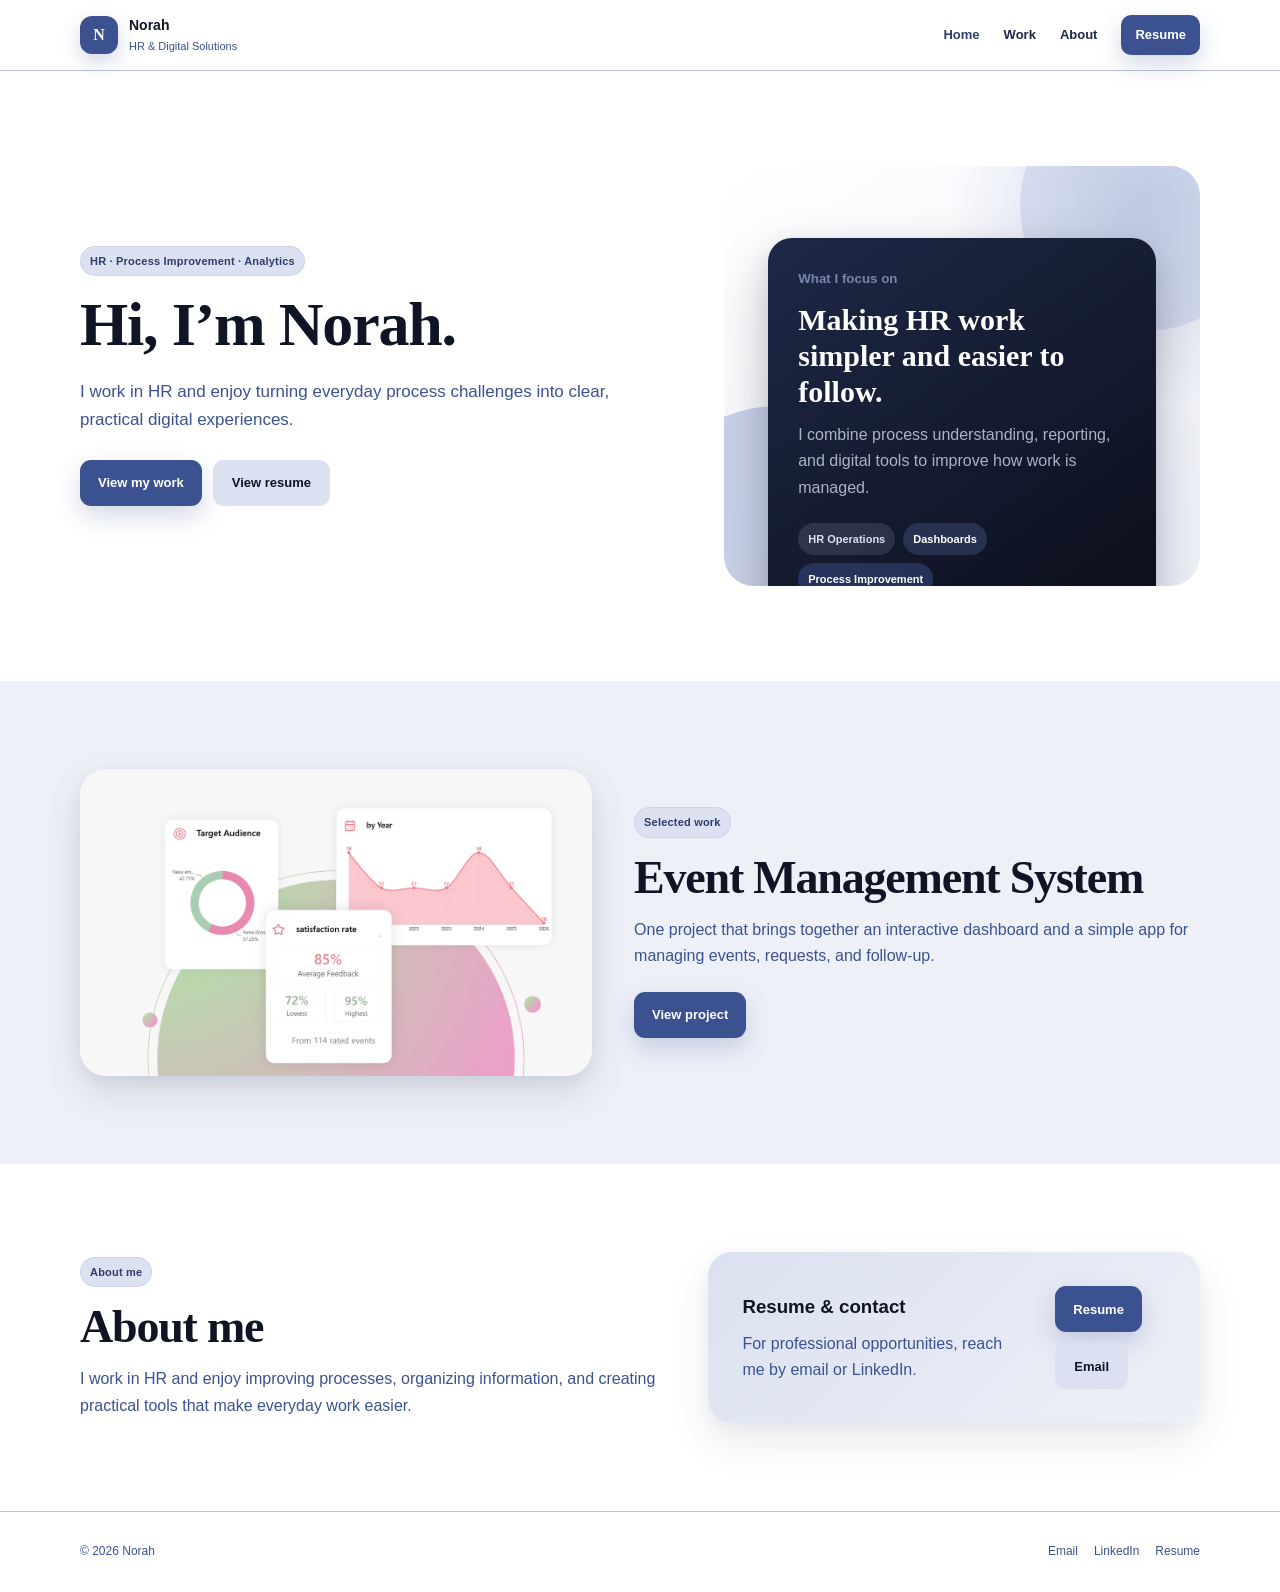
==== index.html @ b54b8114 "Add files via upload" ====
<!DOCTYPE html>
<html lang="en">
<head>
<meta charset="UTF-8">
<meta name="viewport" content="width=device-width, initial-scale=1.0">
<meta name="description" content="Norah's personal HR and digital solutions portfolio.">
<title>Norah | Portfolio</title>
<style>
:root {
  --white: #FFFFFF;
  --ink: #374345;
  --muted: #667477;
  --pink: #C87E8D;
  --pink-soft: #E2BCC4;
  --sage: #7F9987;
  --sage-soft: #C6D7C9;
  --stone: #E9E5DF;
  --line: #CAC4BC;
  --shadow: 0 16px 42px rgba(55, 67, 69, 0.12);
  --page: 1120px;
}
* { box-sizing: border-box; margin: 0; padding: 0; }
html { scroll-behavior: smooth; }
body {
  color: var(--ink);
  background: var(--white);
  font-family: Inter, "Segoe UI", Arial, sans-serif;
  line-height: 1.65;
  -webkit-font-smoothing: antialiased;
}
a { color: inherit; text-decoration: none; }
button { font: inherit; }
img { display: block; max-width: 100%; }
.shell { width: min(var(--page), calc(100% - 32px)); margin: 0 auto; }
.nav {
  position: sticky; top: 0; z-index: 50;
  background: rgba(255,255,255,.94);
  border-bottom: 1px solid var(--line);
  backdrop-filter: blur(14px);
}
.nav-inner {
  min-height: 70px; display: flex; align-items: center;
  justify-content: space-between; gap: 24px;
}
.brand { display: flex; align-items: center; gap: 11px; }
.brand-mark {
  display: grid; width: 38px; height: 38px; place-items: center;
  border-radius: 12px; background: var(--pink-soft);
  color: var(--ink); font-family: Georgia, serif; font-weight: 700;
}
.brand-copy strong { display:block; font-size: 14px; }
.brand-copy span { display:block; font-size: 11px; color: var(--muted); }
.nav-links { display:flex; align-items:center; gap:24px; font-size:13px; font-weight:700; }
.nav-links a:hover, .nav-links a.active { color: #1f292b; }
.resume-link {
  display:inline-flex; min-height:40px; align-items:center; padding:0 14px;
  border-radius:10px; background:var(--ink); color:white !important;
}
.menu-button {
  display:none; width:42px; height:42px; border:1px solid var(--line);
  border-radius:11px; background:white; color:var(--ink);
}
.section { padding: 88px 0; }
.section-soft { background: var(--stone); }
.kicker {
  display:inline-flex; margin-bottom:14px; padding:6px 10px;
  border-radius:999px; background:var(--sage-soft);
  font-size:11px; font-weight:800; letter-spacing:.2px;
}
h1,h2 {
  font-family: Georgia, "Times New Roman", serif;
  font-weight:600; line-height:1.12; letter-spacing:-1.2px;
}
h1 { font-size: clamp(40px, 5vw, 62px); }
h2 { font-size: clamp(32px, 4vw, 46px); }
.lead { color:var(--muted); font-size:17px; }
.button-row { display:flex; flex-wrap:wrap; gap:11px; }
.button {
  display:inline-flex; min-height:46px; align-items:center; justify-content:center;
  padding:0 18px; border-radius:11px; border:1px solid transparent;
  font-size:13px; font-weight:800; transition:.2s ease;
}
.button:hover { transform: translateY(-2px); }
.button-primary { background:var(--ink); color:white; }
.button-secondary { border-color:var(--line); background:white; }
.button-pink { background:var(--pink-soft); color:var(--ink); }
.card {
  border:1px solid var(--line); border-radius:22px;
  background:white; box-shadow:var(--shadow);
}
.footer {
  padding:30px 0; border-top:1px solid var(--line);
  color:var(--muted); font-size:12px;
}
.footer-inner { display:flex; justify-content:space-between; gap:18px; flex-wrap:wrap; }
.footer-links { display:flex; gap:16px; flex-wrap:wrap; }

@media (max-width: 760px) {
  .nav-links {
    position:fixed; top:80px; right:12px; left:12px;
    display:none; padding:16px; border:1px solid var(--line);
    border-radius:16px; background:white; box-shadow:var(--shadow);
  }
  .nav-links.open { display:grid; gap:8px; }
  .nav-links a { padding:10px 6px; }
  .menu-button { display:grid; place-items:center; }
  .section { padding:68px 0; }
  .brand-copy span { display:none; }
}

.hero {
  display:grid; grid-template-columns: minmax(0,1fr) minmax(380px,.82fr);
  align-items:center; gap:64px; min-height:610px; padding:80px 0;
}
.hero-copy h1 { max-width:650px; margin-bottom:18px; }
.hero-copy .lead { max-width:590px; margin-bottom:26px; }
.personal-note {
  position:relative; min-height:420px; overflow:hidden;
  border-radius:30px; background:var(--stone);
}
.personal-note::before {
  position:absolute; top:-85px; right:-70px; width:250px; height:250px;
  border-radius:50%; background:var(--pink-soft); content:"";
}
.personal-note::after {
  position:absolute; bottom:-110px; left:-90px; width:290px; height:290px;
  border-radius:50%; background:var(--sage-soft); content:"";
}
.note-card {
  position:absolute; z-index:2; left:44px; right:44px; top:72px;
  padding:30px; border-radius:24px; background:white;
  border:1px solid var(--line); box-shadow:var(--shadow);
}
.note-card small { display:block; margin-bottom:12px; color:var(--muted); font-weight:700; }
.note-card h3 {
  margin-bottom:12px; font-family:Georgia,serif;
  font-size:30px; line-height:1.2;
}
.note-card p { color:var(--muted); }
.note-tags { display:flex; flex-wrap:wrap; gap:8px; margin-top:22px; }
.note-tags span {
  padding:7px 10px; border-radius:999px;
  background:var(--pink-soft); font-size:11px; font-weight:700;
}
.note-tags span:nth-child(2) { background:var(--sage-soft); }
.selected-work { display:grid; grid-template-columns:.95fr 1.05fr; gap:42px; align-items:center; }
.project-art {
  min-height:390px; padding:24px; background:var(--sage-soft);
  border-radius:26px; overflow:hidden; position:relative;
}
.project-browser {
  position:absolute; inset:34px 28px 54px 28px; padding:16px;
  border-radius:20px; background:white; border:1px solid var(--line);
  box-shadow:var(--shadow);
}
.browser-top { display:flex; gap:6px; margin-bottom:16px; }
.browser-top span { width:8px; height:8px; border-radius:50%; background:var(--line); }
.project-ui { display:grid; grid-template-columns:100px 1fr; gap:12px; height:260px; }
.project-side { border-radius:14px; background:var(--pink-soft); }
.project-main { display:grid; gap:10px; }
.project-row { display:grid; grid-template-columns:repeat(3,1fr); gap:10px; }
.project-box { border-radius:13px; background:var(--stone); }
.project-large { border-radius:13px; background:var(--sage-soft); }
.project-copy h2 { margin-bottom:14px; }
.project-copy p { max-width:560px; margin-bottom:22px; color:var(--muted); }
.about-mini {
  display:grid; grid-template-columns:1fr .85fr; gap:50px; align-items:center;
}
.about-mini p { margin-top:14px; color:var(--muted); max-width:650px; }
.contact-card {
  display:flex; align-items:center; justify-content:space-between; gap:28px;
  padding:34px; background:var(--pink-soft); border-radius:24px;
}
.contact-card p { margin-top:8px; color:var(--muted); }
@media(max-width:900px){
  .hero,.selected-work,.about-mini{grid-template-columns:1fr}
  .hero{min-height:auto;gap:34px;padding:58px 0 72px}
  .personal-note{min-height:360px}
}
@media(max-width:620px){
  .personal-note{min-height:330px}
  .note-card{left:18px;right:18px;top:40px;padding:24px}
  .contact-card{align-items:flex-start;flex-direction:column}
}

/* Project cover image */
.project-cover {
  min-height: 0;
  padding: 0;
  aspect-ratio: 5 / 3;
  background: #FFFFFF;
  border-radius: 26px;
  overflow: hidden;
  box-shadow: var(--shadow);
}

.project-cover img {
  display: block;
  width: 100%;
  height: 100%;
  object-fit: cover;
}


/* Space Indigo palette
   50–100: page and soft surfaces
   200–300: borders and subtle decoration
   400–500: secondary accents
   600–700: supporting text and hover states
   800–950: headings, primary buttons, and strong sections
*/
:root {
  --space-indigo-50: #f0f0f4;
  --space-indigo-100: #e1e1ea;
  --space-indigo-200: #c3c3d5;
  --space-indigo-300: #a5a5c0;
  --space-indigo-400: #8888aa;
  --space-indigo-500: #6a6a95;
  --space-indigo-600: #555577;
  --space-indigo-700: #3f3f5a;
  --space-indigo-800: #2a2a3c;
  --space-indigo-900: #15151e;
  --space-indigo-950: #0f0f15;

  --white: #ffffff;
  --ink: var(--space-indigo-900);
  --muted: var(--space-indigo-600);
  --pink: var(--space-indigo-500);
  --pink-soft: var(--space-indigo-100);
  --sage: var(--space-indigo-400);
  --sage-soft: var(--space-indigo-50);
  --stone: var(--space-indigo-50);
  --line: var(--space-indigo-200);
  --shadow:
    0 18px 46px rgba(15, 15, 21, 0.10),
    0 4px 14px rgba(63, 63, 90, 0.05);
}

body {
  background: #ffffff;
  color: var(--space-indigo-900);
}

.nav {
  background: rgba(255, 255, 255, 0.95);
  border-bottom-color: var(--space-indigo-200);
}

.brand-mark {
  background: var(--space-indigo-100);
  color: var(--space-indigo-900);
  box-shadow: inset 0 0 0 1px rgba(63, 63, 90, 0.06);
}

.brand-copy strong,
h1,
h2,
h3 {
  color: var(--space-indigo-900);
}

.brand-copy span,
.lead,
.page-head p,
.project-head p,
.project-copy p,
.about-mini p,
.work-card p,
.work-section-head p,
.story-card p,
.contact-card p,
.contact-strip p {
  color: var(--space-indigo-600);
}

.nav-links a:hover,
.nav-links a.active,
.back-link:hover,
.footer-links a:hover {
  color: var(--space-indigo-500);
}

.resume-link,
.button-primary,
.open-dashboard {
  background: var(--space-indigo-800);
  color: #ffffff !important;
  box-shadow: 0 10px 24px rgba(42, 42, 60, 0.16);
}

.resume-link:hover,
.button-primary:hover,
.open-dashboard:hover {
  background: var(--space-indigo-950);
}

.button-secondary {
  border-color: var(--space-indigo-200);
  background: #ffffff;
  color: var(--space-indigo-800);
}

.button-secondary:hover {
  border-color: var(--space-indigo-400);
  background: var(--space-indigo-50);
}

.button-pink {
  background: var(--space-indigo-100);
  color: var(--space-indigo-800);
}

.kicker {
  background: var(--space-indigo-100);
  color: var(--space-indigo-700);
  box-shadow: inset 0 0 0 1px rgba(63, 63, 90, 0.06);
}

.section-soft {
  background: var(--space-indigo-50);
}

.personal-note {
  background:
    radial-gradient(circle at 86% 14%, rgba(136, 136, 170, 0.25), transparent 32%),
    linear-gradient(145deg, #ffffff 0%, var(--space-indigo-50) 100%);
}

.personal-note::before {
  background: var(--space-indigo-200);
}

.personal-note::after {
  background: var(--space-indigo-100);
}

.note-card,
.work-card,
.story-card,
.dashboard-wrap,
.app-tab,
.contact-card,
.contact-strip,
.card {
  border-color: var(--space-indigo-200);
}

.note-card {
  background: var(--space-indigo-800);
  border-color: transparent;
  box-shadow:
    0 24px 54px rgba(15, 15, 21, 0.18),
    0 6px 18px rgba(63, 63, 90, 0.10);
}

.note-card small,
.note-card h3,
.note-card p {
  color: #ffffff;
}

.note-card small,
.note-card p {
  opacity: 0.76;
}

.note-tags span {
  background: rgba(225, 225, 234, 0.13);
  color: var(--space-indigo-100);
}

.note-tags span:nth-child(2) {
  background: rgba(165, 165, 192, 0.17);
  color: #ffffff;
}

.note-tags span:nth-child(3) {
  background: rgba(106, 106, 149, 0.30);
  color: #ffffff;
}

.project-art,
.work-preview {
  background:
    radial-gradient(circle at 88% 12%, rgba(106, 106, 149, 0.20), transparent 34%),
    linear-gradient(145deg, var(--space-indigo-50), var(--space-indigo-100));
}

.project-side,
.preview-side {
  background: var(--space-indigo-800);
}

.project-box:nth-child(1),
.preview-box:nth-child(1) {
  background: var(--space-indigo-300);
}

.project-box:nth-child(2),
.preview-box:nth-child(2) {
  background: var(--space-indigo-400);
}

.project-box:nth-child(3),
.preview-box:nth-child(3) {
  background: var(--space-indigo-600);
}

.project-large,
.preview-large {
  background:
    linear-gradient(135deg, var(--space-indigo-100), var(--space-indigo-300));
}

.work-meta span,
.project-tags span {
  background: var(--space-indigo-100);
  color: var(--space-indigo-700);
}

.work-meta span:nth-child(2),
.project-tags span:nth-child(2) {
  background: var(--space-indigo-200);
  color: var(--space-indigo-800);
}

.work-meta span:nth-child(3),
.project-tags span:nth-child(3) {
  background: var(--space-indigo-700);
  color: #ffffff;
}

.story-card:nth-child(1) {
  background: #ffffff;
}

.story-card:nth-child(2) {
  background: var(--space-indigo-100);
}

.story-card:nth-child(3) {
  background: var(--space-indigo-700);
}

.story-card:nth-child(3) h3,
.story-card:nth-child(3) p {
  color: #ffffff;
}

.story-card:nth-child(3) p {
  opacity: 0.76;
}

.dashboard-toolbar {
  background: #ffffff;
}

.dashboard-embed,
.dashboard-frame {
  background: var(--space-indigo-50);
}

.app-tab {
  background: #ffffff;
  color: var(--space-indigo-800);
  box-shadow:
    0 10px 24px rgba(42, 42, 60, 0.07),
    0 3px 9px rgba(106, 106, 149, 0.05);
}

.app-tab:hover {
  background: var(--space-indigo-100);
  color: var(--space-indigo-900);
  box-shadow:
    0 14px 28px rgba(42, 42, 60, 0.10),
    0 4px 10px rgba(106, 106, 149, 0.06);
}

.app-tab.active {
  background: var(--space-indigo-800);
  color: #ffffff;
  box-shadow:
    0 14px 30px rgba(15, 15, 21, 0.18),
    0 4px 12px rgba(106, 106, 149, 0.08);
}

.app-screen img,
.project-cover,
.work-cover {
  box-shadow:
    0 16px 38px rgba(15, 15, 21, 0.10),
    0 4px 12px rgba(106, 106, 149, 0.06);
}

.contact-card,
.contact-strip {
  background:
    linear-gradient(135deg, var(--space-indigo-100), var(--space-indigo-50));
}

.contact-card::before,
.contact-strip::before {
  background: var(--space-indigo-600);
}

.footer {
  border-top-color: var(--space-indigo-200);
}

.menu-button {
  border-color: var(--space-indigo-200);
  background: var(--space-indigo-50);
  color: var(--space-indigo-800);
}


/* Twilight Indigo theme — full scale usage */
:root {
  --twilight-indigo-50: #EDF0F7;
  --twilight-indigo-100: #DBE1F0;
  --twilight-indigo-200: #B7C2E1;
  --twilight-indigo-300: #93A4D2;
  --twilight-indigo-400: #6F85C3;
  --twilight-indigo-500: #4B67B4;
  --twilight-indigo-600: #3C5290;
  --twilight-indigo-700: #2D3E6C;
  --twilight-indigo-800: #1E2948;
  --twilight-indigo-900: #0F1524;
  --twilight-indigo-950: #0B0E19;

  --white: #FFFFFF;
  --ink: var(--twilight-indigo-900);
  --muted: var(--twilight-indigo-600);
  --pink: var(--twilight-indigo-500);
  --pink-soft: var(--twilight-indigo-100);
  --sage: var(--twilight-indigo-400);
  --sage-soft: var(--twilight-indigo-50);
  --stone: var(--twilight-indigo-50);
  --line: var(--twilight-indigo-200);
  --shadow:
    0 18px 46px rgba(15, 21, 36, 0.12),
    0 5px 16px rgba(75, 103, 180, 0.08);
}

body {
  background: #FFFFFF;
  color: var(--twilight-indigo-900);
}

.nav {
  background: rgba(255, 255, 255, 0.96);
  border-bottom-color: var(--twilight-indigo-200);
}

.brand-mark {
  background: var(--twilight-indigo-600);
  color: #FFFFFF;
  box-shadow: 0 8px 20px rgba(60, 82, 144, 0.22);
}

.brand-copy strong,
h1,
h2,
h3 {
  color: var(--twilight-indigo-900);
}

.brand-copy span,
.lead,
.page-head p,
.project-head p,
.project-copy p,
.about-mini p,
.work-card p,
.work-section-head p,
.story-card p,
.contact-card p,
.contact-strip p {
  color: var(--twilight-indigo-600);
}

.nav-links a {
  color: var(--twilight-indigo-800);
}

.nav-links a:hover {
  color: var(--twilight-indigo-500);
}

.nav-links a.active {
  color: var(--twilight-indigo-700);
}

.resume-link,
.button-primary,
.open-dashboard {
  background: var(--twilight-indigo-600);
  color: #FFFFFF !important;
  border: 0;
  box-shadow: 0 10px 24px rgba(60, 82, 144, 0.22);
}

.resume-link:hover,
.button-primary:hover,
.open-dashboard:hover {
  background: var(--twilight-indigo-700);
  box-shadow: 0 13px 28px rgba(45, 62, 108, 0.24);
}

.resume-link:active,
.button-primary:active,
.open-dashboard:active {
  background: var(--twilight-indigo-800);
  transform: translateY(1px);
}

.resume-link[disabled],
.button-primary[disabled],
.open-dashboard[disabled],
.resume-link.disabled,
.button-primary.disabled,
.open-dashboard.disabled {
  background: var(--twilight-indigo-300);
  color: #FFFFFF !important;
  box-shadow: none;
  pointer-events: none;
}

.button-secondary {
  background: var(--twilight-indigo-100);
  color: var(--twilight-indigo-900);
  border-color: transparent;
}

.button-secondary:hover {
  background: var(--twilight-indigo-200);
  color: var(--twilight-indigo-900);
}

.button-secondary:active {
  background: var(--twilight-indigo-300);
}

.button-secondary[disabled],
.button-secondary.disabled {
  background: var(--twilight-indigo-200);
  color: #FFFFFF;
  pointer-events: none;
}

.button-tertiary {
  background: transparent;
  color: var(--twilight-indigo-600);
  border: 1px solid var(--twilight-indigo-500);
}

.button-tertiary:hover {
  background: var(--twilight-indigo-50);
  color: var(--twilight-indigo-700);
  border-color: var(--twilight-indigo-600);
}

.button-tertiary:active {
  background: var(--twilight-indigo-100);
  color: var(--twilight-indigo-800);
  border-color: var(--twilight-indigo-700);
}

.button-tertiary[disabled],
.button-tertiary.disabled {
  color: var(--twilight-indigo-300);
  border-color: var(--twilight-indigo-200);
  pointer-events: none;
}

.kicker {
  background: var(--twilight-indigo-100);
  color: var(--twilight-indigo-700);
  box-shadow: inset 0 0 0 1px rgba(75, 103, 180, 0.10);
}

.section-soft {
  background: var(--twilight-indigo-50);
}

.personal-note {
  background:
    radial-gradient(circle at 88% 10%, rgba(75, 103, 180, 0.22), transparent 35%),
    linear-gradient(145deg, #FFFFFF 0%, var(--twilight-indigo-50) 100%);
}

.personal-note::before {
  background: var(--twilight-indigo-400);
  opacity: 0.18;
}

.personal-note::after {
  background: var(--twilight-indigo-200);
  opacity: 0.72;
}

.note-card {
  background:
    linear-gradient(145deg, var(--twilight-indigo-800), var(--twilight-indigo-950));
  border: 0;
  box-shadow:
    0 24px 54px rgba(11, 14, 25, 0.24),
    0 7px 20px rgba(75, 103, 180, 0.13);
}

.note-card small {
  color: var(--twilight-indigo-300);
}

.note-card h3 {
  color: #FFFFFF;
}

.note-card p {
  color: var(--twilight-indigo-100);
}

.note-tags span {
  background: rgba(219, 225, 240, 0.12);
  color: var(--twilight-indigo-100);
}

.note-tags span:nth-child(2) {
  background: rgba(111, 133, 195, 0.24);
  color: #FFFFFF;
}

.note-tags span:nth-child(3) {
  background: rgba(75, 103, 180, 0.34);
  color: #FFFFFF;
}

.project-art,
.work-preview {
  background:
    radial-gradient(circle at 90% 12%, rgba(75, 103, 180, 0.28), transparent 32%),
    linear-gradient(145deg, var(--twilight-indigo-50), var(--twilight-indigo-100));
}

.project-side,
.preview-side {
  background: var(--twilight-indigo-800);
}

.project-box:nth-child(1),
.preview-box:nth-child(1) {
  background: var(--twilight-indigo-300);
}

.project-box:nth-child(2),
.preview-box:nth-child(2) {
  background: var(--twilight-indigo-500);
}

.project-box:nth-child(3),
.preview-box:nth-child(3) {
  background: var(--twilight-indigo-700);
}

.project-large,
.preview-large {
  background:
    linear-gradient(135deg, var(--twilight-indigo-200), var(--twilight-indigo-500));
}

.work-meta span,
.project-tags span {
  background: var(--twilight-indigo-100);
  color: var(--twilight-indigo-700);
}

.work-meta span:nth-child(2),
.project-tags span:nth-child(2) {
  background: var(--twilight-indigo-300);
  color: var(--twilight-indigo-900);
}

.work-meta span:nth-child(3),
.project-tags span:nth-child(3) {
  background: var(--twilight-indigo-700);
  color: #FFFFFF;
}

.work-card,
.story-card,
.dashboard-wrap,
.contact-card,
.contact-strip {
  border-color: var(--twilight-indigo-200);
  box-shadow:
    0 18px 44px rgba(15, 21, 36, 0.09),
    0 5px 14px rgba(75, 103, 180, 0.05);
}

.story-card:nth-child(1) {
  background: #FFFFFF;
}

.story-card:nth-child(2) {
  background: var(--twilight-indigo-100);
}

.story-card:nth-child(2) h3 {
  color: var(--twilight-indigo-800);
}

.story-card:nth-child(3) {
  background: var(--twilight-indigo-700);
}

.story-card:nth-child(3) h3,
.story-card:nth-child(3) p {
  color: #FFFFFF;
}

.story-card:nth-child(3) p {
  opacity: 0.80;
}

.dashboard-toolbar {
  background: #FFFFFF;
}

.dashboard-embed,
.dashboard-frame {
  background: var(--twilight-indigo-50);
}

.app-tab {
  background: #FFFFFF;
  color: var(--twilight-indigo-700);
  border: 1px solid var(--twilight-indigo-200) !important;
  box-shadow:
    0 10px 24px rgba(15, 21, 36, 0.06),
    0 3px 10px rgba(75, 103, 180, 0.05);
}

.app-tab:hover {
  background: var(--twilight-indigo-100);
  color: var(--twilight-indigo-800);
  border-color: var(--twilight-indigo-300) !important;
}

.app-tab.active {
  background: var(--twilight-indigo-600);
  color: #FFFFFF;
  border-color: var(--twilight-indigo-600) !important;
  box-shadow:
    0 14px 30px rgba(60, 82, 144, 0.22),
    0 4px 12px rgba(75, 103, 180, 0.08);
}

.app-tab:active {
  background: var(--twilight-indigo-800);
}

.app-screen img,
.project-cover,
.work-cover {
  box-shadow:
    0 16px 38px rgba(15, 21, 36, 0.12),
    0 5px 14px rgba(75, 103, 180, 0.07);
}

.contact-card,
.contact-strip {
  background:
    linear-gradient(135deg, var(--twilight-indigo-100), var(--twilight-indigo-50));
}

.contact-card::before,
.contact-strip::before {
  background: var(--twilight-indigo-500);
}

.back-link,
.footer-links a {
  color: var(--twilight-indigo-600);
}

.back-link:hover,
.footer-links a:hover {
  color: var(--twilight-indigo-500);
}

.footer {
  border-top-color: var(--twilight-indigo-200);
}

.menu-button {
  background: var(--twilight-indigo-100);
  color: var(--twilight-indigo-800);
  border-color: var(--twilight-indigo-200);
}

.menu-button:hover {
  background: var(--twilight-indigo-200);
}

</style>
</head>
<body>

<nav class="nav">
  <div class="shell nav-inner">
    <a class="brand" href="index.html">
      <span class="brand-mark">N</span>
      <span class="brand-copy">
        <strong>Norah</strong>
        <span>HR & Digital Solutions</span>
      </span>
    </a>
    <div class="nav-links" id="navLinks">
      <a class="active" href="index.html">Home</a>
      <a class="" href="work.html">Work</a>
      <a href="index.html#about">About</a>
      <a class="resume-link" href="assets/Norah_Resume.pdf" target="_blank">Resume</a>
    </div>
    <button class="menu-button" id="menuButton" aria-label="Open menu">☰</button>
  </div>
</nav>

<main>
  <section class="shell hero">
    <div class="hero-copy">
      <span class="kicker">HR · Process Improvement · Analytics</span>
      <h1>Hi, I’m Norah.</h1>
      <p class="lead">
        I work in HR and enjoy turning everyday process challenges into clear,
        practical digital experiences.
      </p>
      <div class="button-row">
        <a class="button button-primary" href="work.html">View my work</a>
        <a class="button button-secondary" href="assets/Norah_Resume.pdf" target="_blank">View resume</a>
      </div>
    </div>

    <div class="personal-note">
      <div class="note-card">
        <small>What I focus on</small>
        <h3>Making HR work simpler and easier to follow.</h3>
        <p>
          I combine process understanding, reporting, and digital tools to improve how work is managed.
        </p>
        <div class="note-tags">
          <span>HR Operations</span>
          <span>Dashboards</span>
          <span>Process Improvement</span>
        </div>
      </div>
    </div>
  </section>

  <section class="section section-soft">
    <div class="shell selected-work">
      <div class="project-art project-cover">
        <img src="assets/Cover.jpg" alt="Event Management System dashboard preview">
      </div>

      <div class="project-copy">
        <span class="kicker">Selected work</span>
        <h2>Event Management System</h2>
        <p>
          One project that brings together an interactive dashboard and a simple app
          for managing events, requests, and follow-up.
        </p>
        <a class="button button-primary" href="project-event.html">View project</a>
      </div>
    </div>
  </section>

  <section class="section" id="about">
    <div class="shell about-mini">
      <div>
        <span class="kicker">About me</span>
        <h2>About me</h2>
        <p>
          I work in HR and enjoy improving processes, organizing information,
          and creating practical tools that make everyday work easier.
        </p>
      </div>

      <div class="contact-card">
        <div>
          <h3>Resume & contact</h3>
          <p>For professional opportunities, reach me by email or LinkedIn.</p>
        </div>
        <div class="button-row">
          <a class="button button-primary" href="assets/Norah_Resume.pdf" target="_blank">Resume</a>
          <a class="button button-secondary" href="mailto:norahalsubaie@norah.my">Email</a>
        </div>
      </div>
    </div>
  </section>
</main>

<footer class="footer">
  <div class="shell footer-inner">
    <span>© <span id="year"></span> Norah</span>
    <div class="footer-links">
      <a href="mailto:norahalsubaie@norah.my">Email</a>
      <a href="https://www.linkedin.com/in/your-linkedin" target="_blank">LinkedIn</a>
      <a href="assets/Norah_Resume.pdf" target="_blank">Resume</a>
    </div>
  </div>
</footer>


<script>
  document.getElementById("year").textContent = new Date().getFullYear();
  const menuButton = document.getElementById("menuButton");
  const navLinks = document.getElementById("navLinks");
  menuButton.addEventListener("click", () => navLinks.classList.toggle("open"));
  navLinks.querySelectorAll("a").forEach(a => a.addEventListener("click", () => navLinks.classList.remove("open")));
</script>

</body>
</html>
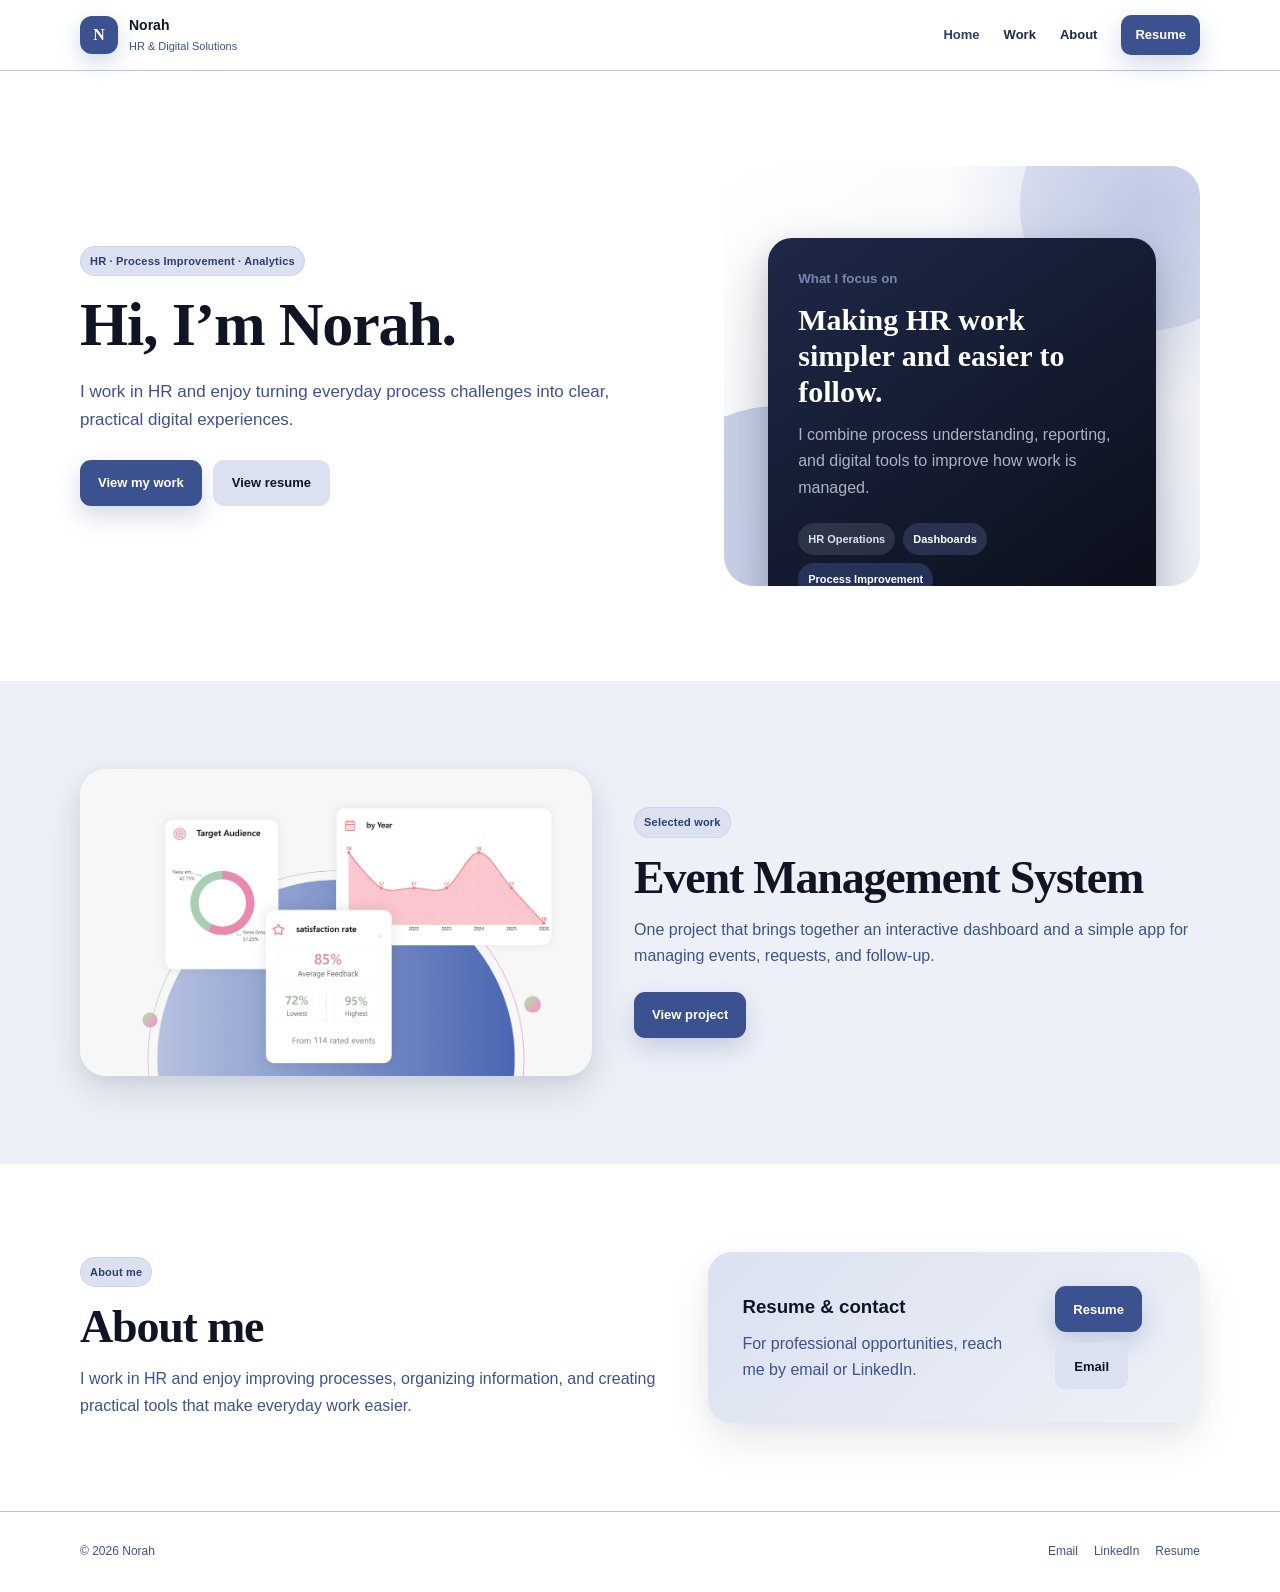
==== commit 1ca2f0c2: "Add files via upload" ====
--- a/index.html
+++ b/index.html
@@ -902,6 +902,147 @@
   background: var(--twilight-indigo-200);
 }
 
+
+/* Final mobile polish */
+html,
+body {
+  max-width: 100%;
+  overflow-x: hidden;
+}
+
+@media (max-width: 620px) {
+  .shell {
+    width: min(100% - 32px, var(--shell));
+  }
+
+  .section {
+    padding: 54px 0;
+  }
+
+  .button-row {
+    width: 100%;
+    gap: 10px;
+  }
+
+  .button-row .button {
+    flex: 1 1 0;
+    justify-content: center;
+    min-width: 0;
+  }
+
+  .footer {
+    padding: 24px 0;
+  }
+
+  .footer-inner {
+    align-items: flex-start;
+    flex-direction: column;
+  }
+
+  .footer-links {
+    gap: 14px;
+  }
+
+  .nav-links {
+    top: 72px;
+  }
+}
+
+/* Mobile homepage: prevent the focus card from being cut off */
+@media (max-width: 620px) {
+  .hero {
+    gap: 30px;
+    padding: 42px 0 58px;
+  }
+
+  .hero-copy h1 {
+    font-size: clamp(42px, 13vw, 56px);
+    line-height: 1.02;
+  }
+
+  .hero-copy .lead {
+    font-size: 17px;
+  }
+
+  .personal-note {
+    min-height: 0;
+    padding: 24px 16px;
+    overflow: hidden;
+    border-radius: 26px;
+  }
+
+  .personal-note::before {
+    top: -92px;
+    right: -98px;
+    width: 230px;
+    height: 230px;
+  }
+
+  .personal-note::after {
+    bottom: -120px;
+    left: -110px;
+    width: 260px;
+    height: 260px;
+  }
+
+  .note-card {
+    position: relative;
+    inset: auto;
+    width: 100%;
+    padding: 24px 20px 22px;
+    border-radius: 22px;
+  }
+
+  .note-card small {
+    margin-bottom: 10px;
+    font-size: 13px;
+  }
+
+  .note-card h3 {
+    margin-bottom: 14px;
+    font-size: clamp(27px, 8.4vw, 34px);
+    line-height: 1.13;
+  }
+
+  .note-card p {
+    font-size: 15px;
+    line-height: 1.65;
+  }
+
+  .note-tags {
+    display: grid;
+    grid-template-columns: repeat(2, minmax(0, 1fr));
+    gap: 8px;
+    margin-top: 20px;
+  }
+
+  .note-tags span {
+    display: grid;
+    place-items: center;
+    min-height: 38px;
+    padding: 7px 8px;
+    text-align: center;
+    line-height: 1.2;
+  }
+
+  .note-tags span:nth-child(3) {
+    grid-column: 1 / -1;
+  }
+
+  .selected-work {
+    gap: 28px;
+  }
+
+  .project-cover {
+    border-radius: 20px;
+  }
+
+  .contact-card {
+    padding: 26px 22px;
+    border-radius: 20px;
+  }
+}
+
 </style>
 </head>
 <body>
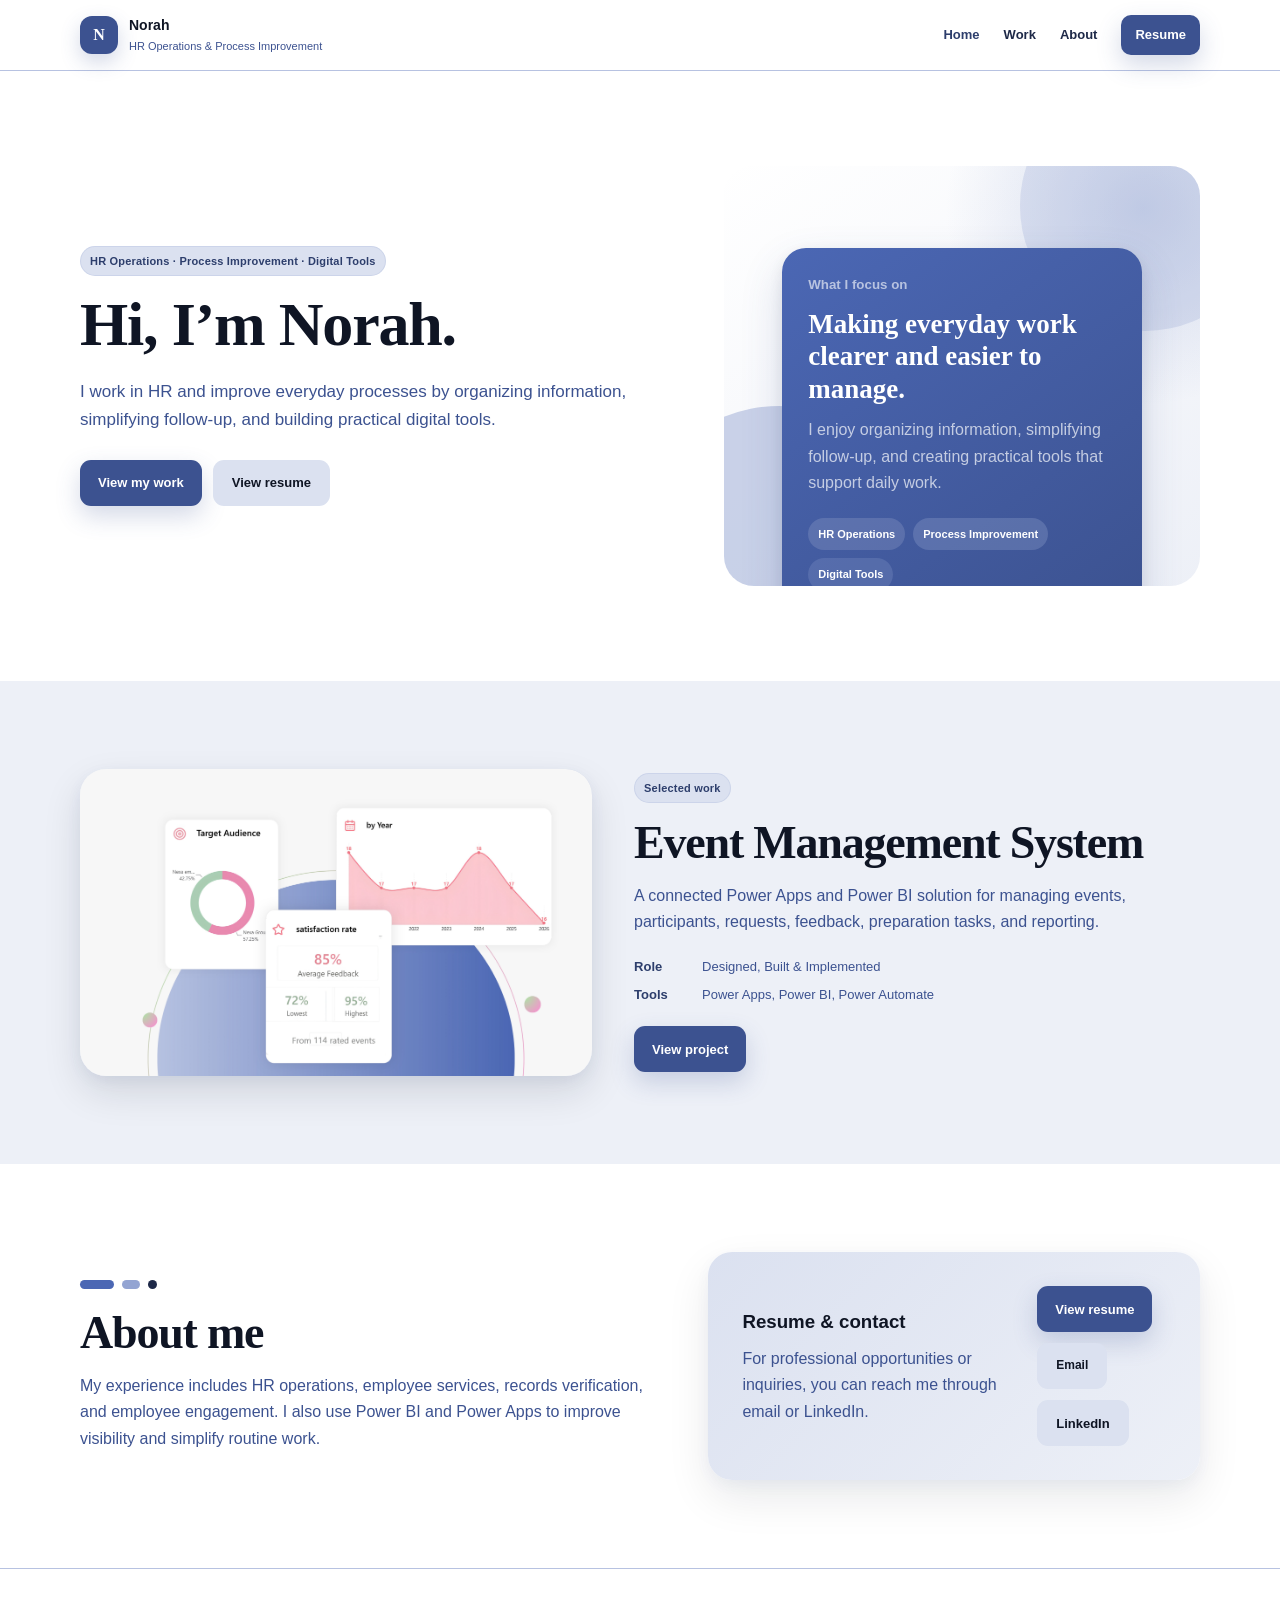
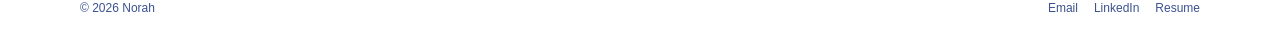
==== commit 133e5c11: "Add files via upload" ====
--- a/index.html
+++ b/index.html
@@ -3,7 +3,7 @@
 <head>
 <meta charset="UTF-8">
 <meta name="viewport" content="width=device-width, initial-scale=1.0">
-<meta name="description" content="Norah's personal HR and digital solutions portfolio.">
+<meta name="description" content="Norah's portfolio in HR operations, process improvement, and practical digital tools.">
 <title>Norah | Portfolio</title>
 <style>
 :root {
@@ -903,143 +903,126 @@
 }
 
 
-/* Final mobile polish */
-html,
-body {
-  max-width: 100%;
-  overflow-x: hidden;
+/* Mobile fix only: show the complete focus card */
+@media(max-width:620px){
+  .personal-note{min-height:540px}
+}
+
+
+/* Final homepage refinements */
+.note-card {
+  left: 58px;
+  right: 58px;
+  top: 82px;
+  padding: 26px;
+  background: linear-gradient(145deg, #4B67B4, #3C5290);
+  box-shadow:
+    0 18px 42px rgba(60, 82, 144, 0.18),
+    0 5px 14px rgba(15, 21, 36, 0.08);
+}
+
+.note-card h3 {
+  font-size: 27px;
+}
+
+.note-card small {
+  color: #DBE1F0;
+}
+
+.note-card p {
+  color: #EDF0F7;
+}
+
+.note-tags span {
+  background: rgba(237, 240, 247, 0.14);
+  color: #FFFFFF;
+}
+
+.note-tags span:nth-child(2) {
+  background: rgba(183, 194, 225, 0.22);
+}
+
+.note-tags span:nth-child(3) {
+  background: rgba(147, 164, 210, 0.24);
+}
+
+.project-info,
+.project-summary {
+  display: grid;
+  gap: 8px;
+  margin: 0 0 22px;
+}
+
+.project-info > div,
+.project-summary > div {
+  display: grid;
+  grid-template-columns: 58px minmax(0, 1fr);
+  gap: 10px;
+  align-items: start;
+  font-size: 13px;
+  line-height: 1.5;
+}
+
+.project-info strong,
+.project-summary strong {
+  color: #2D3E6C;
+}
+
+.project-info span,
+.project-summary span {
+  color: var(--muted);
+}
+
+.about-shapes {
+  display: flex;
+  align-items: center;
+  gap: 8px;
+  margin-bottom: 18px;
+}
+
+.about-shapes span {
+  display: block;
+  height: 9px;
+  border-radius: 999px;
+}
+
+.about-shapes span:nth-child(1) {
+  width: 34px;
+  background: #4B67B4;
+}
+
+.about-shapes span:nth-child(2) {
+  width: 18px;
+  background: #93A4D2;
+}
+
+.about-shapes span:nth-child(3) {
+  width: 9px;
+  background: #1E2948;
+}
+
+.contact-actions {
+  align-items: center;
+}
+
+.contact-email {
+  font-size: 12px;
 }
 
 @media (max-width: 620px) {
-  .shell {
-    width: min(100% - 32px, var(--shell));
+  .note-card {
+    left: 30px;
+    right: 30px;
+    top: 72px;
+    padding: 24px;
   }
 
-  .section {
-    padding: 54px 0;
+  .note-card h3 {
+    font-size: 26px;
   }
 
-  .button-row {
-    width: 100%;
-    gap: 10px;
-  }
-
-  .button-row .button {
-    flex: 1 1 0;
-    justify-content: center;
-    min-width: 0;
-  }
-
-  .footer {
-    padding: 24px 0;
-  }
-
-  .footer-inner {
-    align-items: flex-start;
-    flex-direction: column;
-  }
-
-  .footer-links {
-    gap: 14px;
-  }
-
-  .nav-links {
-    top: 72px;
-  }
-}
-
-/* Mobile homepage: prevent the focus card from being cut off */
-@media (max-width: 620px) {
-  .hero {
-    gap: 30px;
-    padding: 42px 0 58px;
-  }
-
-  .hero-copy h1 {
-    font-size: clamp(42px, 13vw, 56px);
-    line-height: 1.02;
-  }
-
-  .hero-copy .lead {
-    font-size: 17px;
-  }
-
-  .personal-note {
-    min-height: 0;
-    padding: 24px 16px;
-    overflow: hidden;
-    border-radius: 26px;
-  }
-
-  .personal-note::before {
-    top: -92px;
-    right: -98px;
-    width: 230px;
-    height: 230px;
-  }
-
-  .personal-note::after {
-    bottom: -120px;
-    left: -110px;
-    width: 260px;
-    height: 260px;
-  }
-
-  .note-card {
-    position: relative;
-    inset: auto;
-    width: 100%;
-    padding: 24px 20px 22px;
-    border-radius: 22px;
-  }
-
-  .note-card small {
-    margin-bottom: 10px;
-    font-size: 13px;
-  }
-
-  .note-card h3 {
-    margin-bottom: 14px;
-    font-size: clamp(27px, 8.4vw, 34px);
-    line-height: 1.13;
-  }
-
-  .note-card p {
-    font-size: 15px;
-    line-height: 1.65;
-  }
-
-  .note-tags {
-    display: grid;
-    grid-template-columns: repeat(2, minmax(0, 1fr));
-    gap: 8px;
-    margin-top: 20px;
-  }
-
-  .note-tags span {
-    display: grid;
-    place-items: center;
-    min-height: 38px;
-    padding: 7px 8px;
-    text-align: center;
-    line-height: 1.2;
-  }
-
-  .note-tags span:nth-child(3) {
-    grid-column: 1 / -1;
-  }
-
-  .selected-work {
-    gap: 28px;
-  }
-
-  .project-cover {
-    border-radius: 20px;
-  }
-
-  .contact-card {
-    padding: 26px 22px;
-    border-radius: 20px;
+  .project-info > div {
+    grid-template-columns: 50px minmax(0, 1fr);
   }
 }
 
@@ -1053,7 +1036,7 @@
       <span class="brand-mark">N</span>
       <span class="brand-copy">
         <strong>Norah</strong>
-        <span>HR & Digital Solutions</span>
+        <span>HR Operations & Process Improvement</span>
       </span>
     </a>
     <div class="nav-links" id="navLinks">
@@ -1069,11 +1052,11 @@
 <main>
   <section class="shell hero">
     <div class="hero-copy">
-      <span class="kicker">HR · Process Improvement · Analytics</span>
+      <span class="kicker">HR Operations · Process Improvement · Digital Tools</span>
       <h1>Hi, I’m Norah.</h1>
       <p class="lead">
-        I work in HR and enjoy turning everyday process challenges into clear,
-        practical digital experiences.
+        I work in HR and improve everyday processes by organizing information,
+        simplifying follow-up, and building practical digital tools.
       </p>
       <div class="button-row">
         <a class="button button-primary" href="work.html">View my work</a>
@@ -1084,14 +1067,14 @@
     <div class="personal-note">
       <div class="note-card">
         <small>What I focus on</small>
-        <h3>Making HR work simpler and easier to follow.</h3>
+        <h3>Making everyday work clearer and easier to manage.</h3>
         <p>
-          I combine process understanding, reporting, and digital tools to improve how work is managed.
+          I enjoy organizing information, simplifying follow-up, and creating practical tools that support daily work.
         </p>
         <div class="note-tags">
           <span>HR Operations</span>
-          <span>Dashboards</span>
           <span>Process Improvement</span>
+          <span>Digital Tools</span>
         </div>
       </div>
     </div>
@@ -1107,9 +1090,13 @@
         <span class="kicker">Selected work</span>
         <h2>Event Management System</h2>
         <p>
-          One project that brings together an interactive dashboard and a simple app
-          for managing events, requests, and follow-up.
+          A connected Power Apps and Power BI solution for managing events, participants,
+          requests, feedback, preparation tasks, and reporting.
         </p>
+        <div class="project-info">
+          <div><strong>Role</strong><span>Designed, Built &amp; Implemented</span></div>
+          <div><strong>Tools</strong><span>Power Apps, Power BI, Power Automate</span></div>
+        </div>
         <a class="button button-primary" href="project-event.html">View project</a>
       </div>
     </div>
@@ -1118,22 +1105,26 @@
   <section class="section" id="about">
     <div class="shell about-mini">
       <div>
-        <span class="kicker">About me</span>
+        <div class="about-shapes" aria-hidden="true">
+          <span></span><span></span><span></span>
+        </div>
         <h2>About me</h2>
         <p>
-          I work in HR and enjoy improving processes, organizing information,
-          and creating practical tools that make everyday work easier.
+          My experience includes HR operations, employee services, records verification,
+          and employee engagement. I also use Power BI and Power Apps to improve visibility
+          and simplify routine work.
         </p>
       </div>
 
       <div class="contact-card">
         <div>
-          <h3>Resume & contact</h3>
-          <p>For professional opportunities, reach me by email or LinkedIn.</p>
+          <h3>Resume &amp; contact</h3>
+          <p>For professional opportunities or inquiries, you can reach me through email or LinkedIn.</p>
         </div>
-        <div class="button-row">
-          <a class="button button-primary" href="assets/Norah_Resume.pdf" target="_blank">Resume</a>
-          <a class="button button-secondary" href="mailto:norahalsubaie@norah.my">Email</a>
+        <div class="button-row contact-actions">
+          <a class="button button-primary" href="assets/Norah_Resume.pdf" target="_blank">View resume</a>
+          <a class="button button-secondary contact-email" href="mailto:norahalsubaie@norah.my">Email</a>
+          <a class="button button-secondary" href="https://www.linkedin.com/in/norah-a-a1b899357/" target="_blank" rel="noopener">LinkedIn</a>
         </div>
       </div>
     </div>
@@ -1145,7 +1136,7 @@
     <span>© <span id="year"></span> Norah</span>
     <div class="footer-links">
       <a href="mailto:norahalsubaie@norah.my">Email</a>
-      <a href="https://www.linkedin.com/in/your-linkedin" target="_blank">LinkedIn</a>
+      <a href="https://www.linkedin.com/in/norah-a-a1b899357/" target="_blank">LinkedIn</a>
       <a href="assets/Norah_Resume.pdf" target="_blank">Resume</a>
     </div>
   </div>
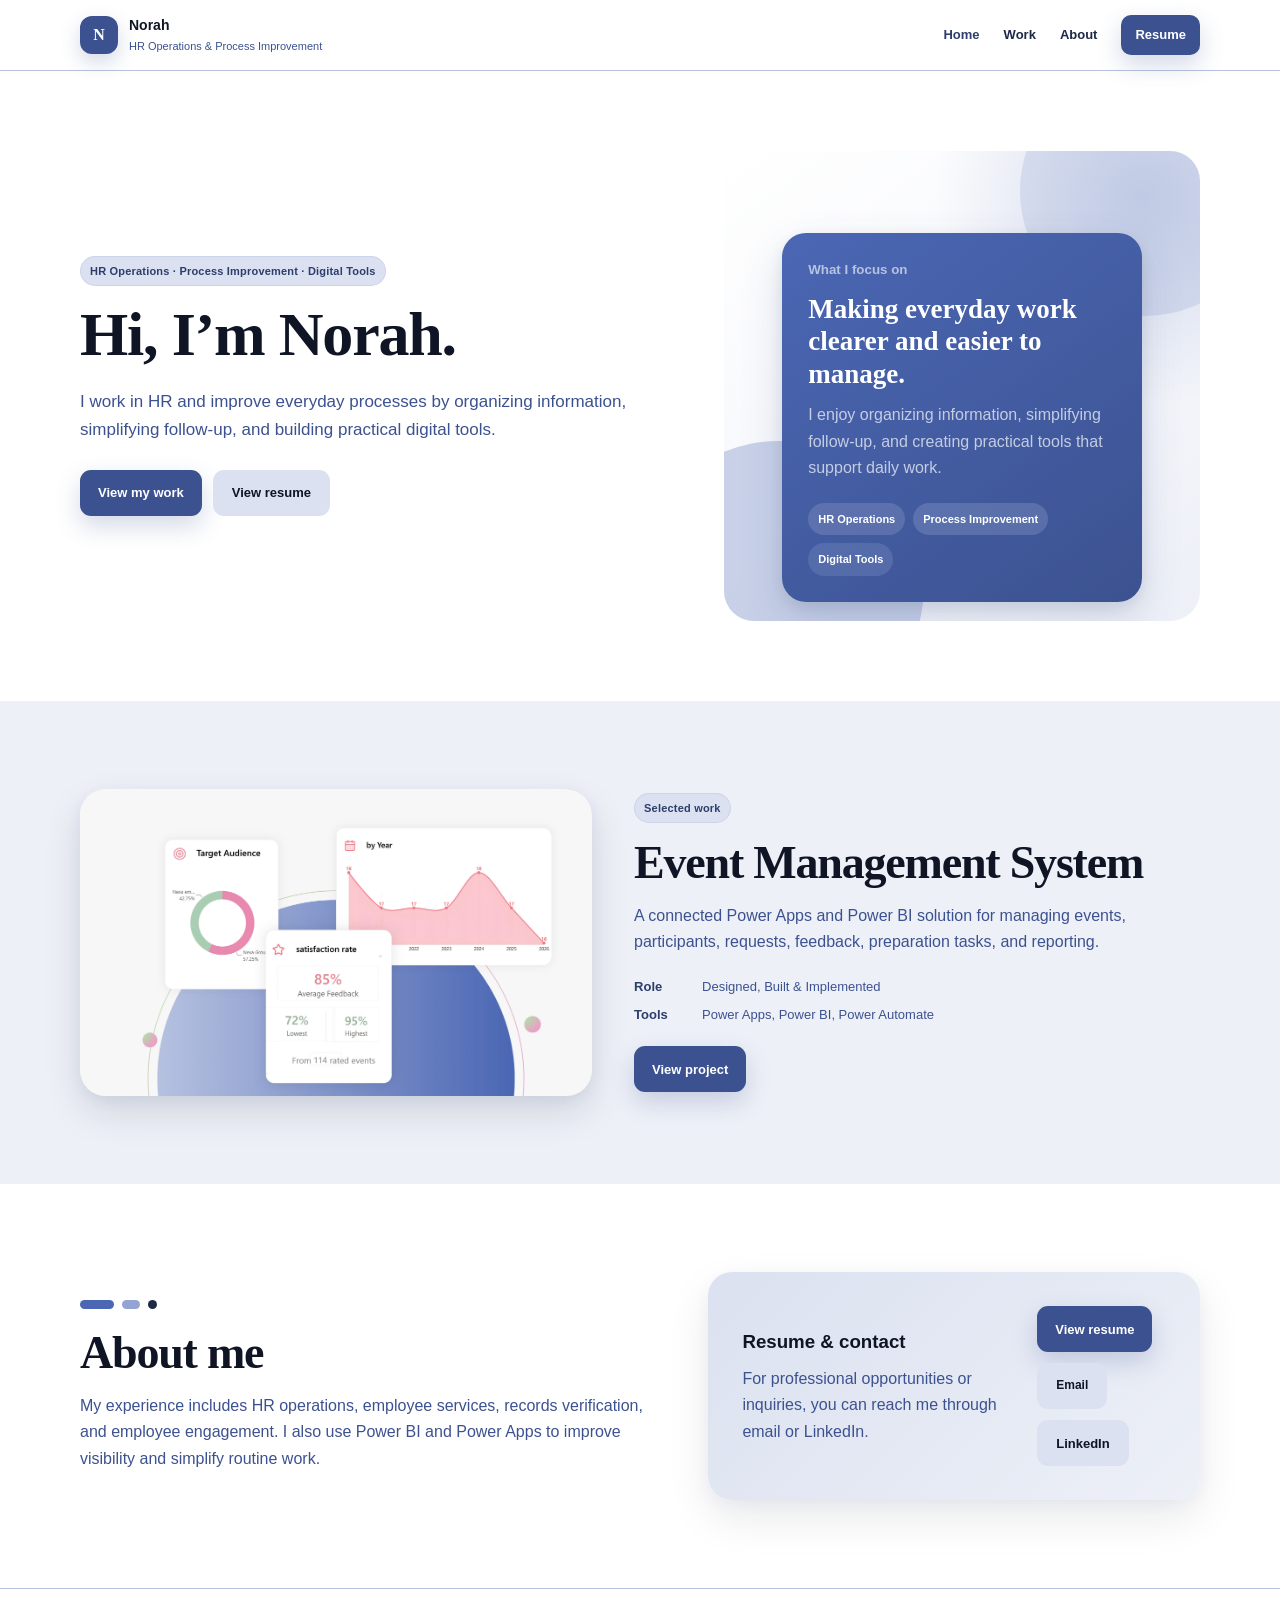
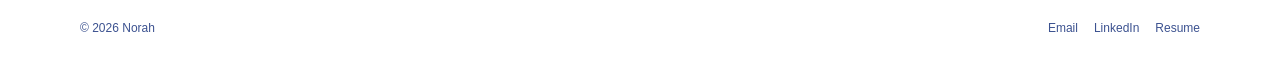
==== commit 75a53448: "Add files via upload" ====
--- a/index.html
+++ b/index.html
@@ -1026,6 +1026,42 @@
   }
 }
 
+
+/* Final mobile focus-card fix */
+@media (max-width: 620px) {
+  .personal-note {
+    min-height: 0;
+    padding: 28px 18px;
+    box-sizing: border-box;
+  }
+
+  .note-card {
+    position: relative;
+    inset: auto;
+    width: 100%;
+    box-sizing: border-box;
+    padding: 24px 22px;
+    border-radius: 22px;
+  }
+
+  .note-card h3 {
+    font-size: 26px;
+    line-height: 1.16;
+  }
+
+  .note-tags {
+    margin-top: 20px;
+  }
+}
+
+
+/* Desktop fix only: keep the focus card fully inside its background */
+@media (min-width: 901px) {
+  .personal-note {
+    min-height: 470px;
+  }
+}
+
 </style>
 </head>
 <body>
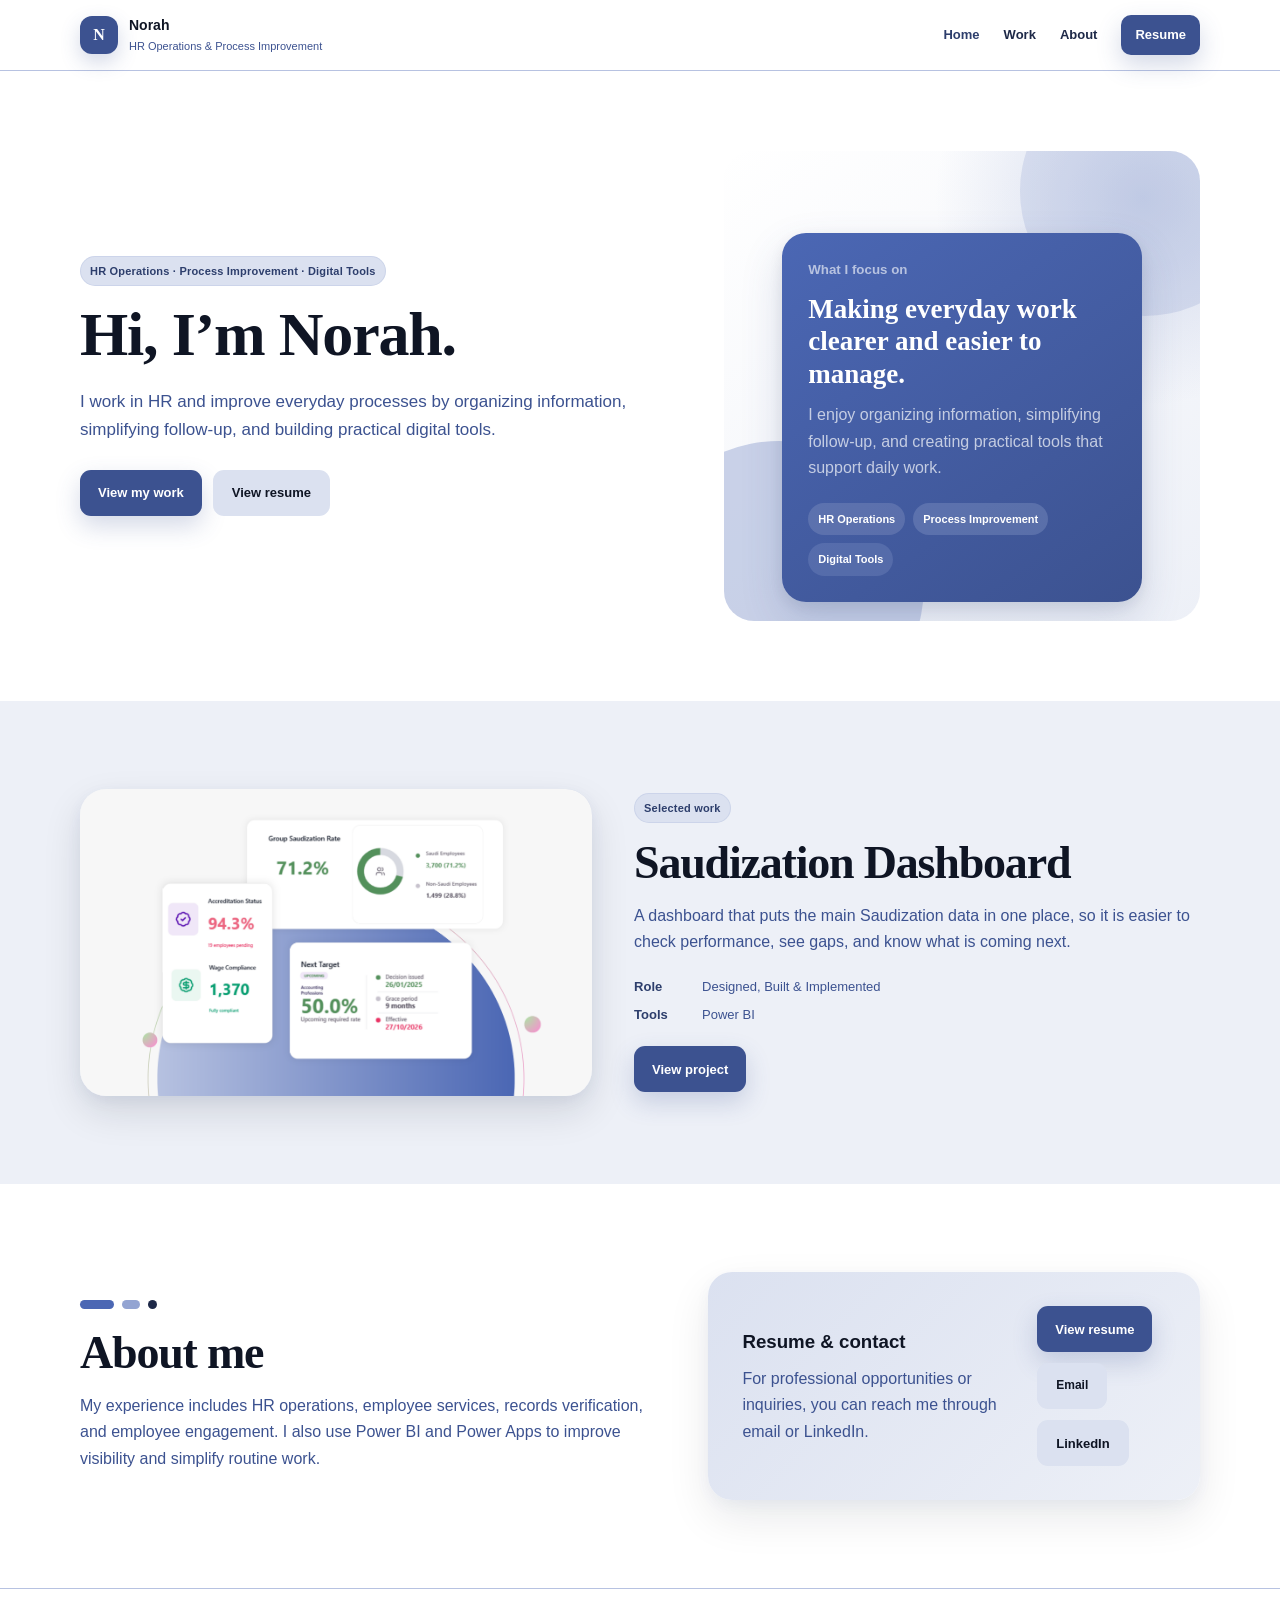
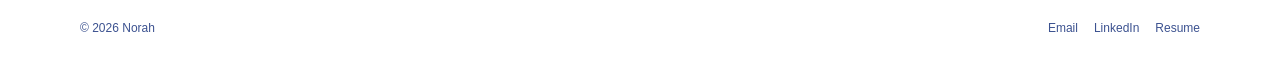
==== commit df768cb0: "Add files via upload" ====
--- a/index.html
+++ b/index.html
@@ -1119,21 +1119,21 @@
   <section class="section section-soft">
     <div class="shell selected-work">
       <div class="project-art project-cover">
-        <img src="assets/Cover.jpg" alt="Event Management System dashboard preview">
+        <img src="assets/CoverSD.png" alt="Saudization Dashboard preview">
       </div>
 
       <div class="project-copy">
         <span class="kicker">Selected work</span>
-        <h2>Event Management System</h2>
+        <h2>Saudization Dashboard</h2>
         <p>
-          A connected Power Apps and Power BI solution for managing events, participants,
-          requests, feedback, preparation tasks, and reporting.
+          A dashboard that puts the main Saudization data in one place, so it is easier
+          to check performance, see gaps, and know what is coming next.
         </p>
         <div class="project-info">
           <div><strong>Role</strong><span>Designed, Built &amp; Implemented</span></div>
-          <div><strong>Tools</strong><span>Power Apps, Power BI, Power Automate</span></div>
+          <div><strong>Tools</strong><span>Power BI</span></div>
         </div>
-        <a class="button button-primary" href="project-event.html">View project</a>
+        <a class="button button-primary" href="project-saudization.html">View project</a>
       </div>
     </div>
   </section>
